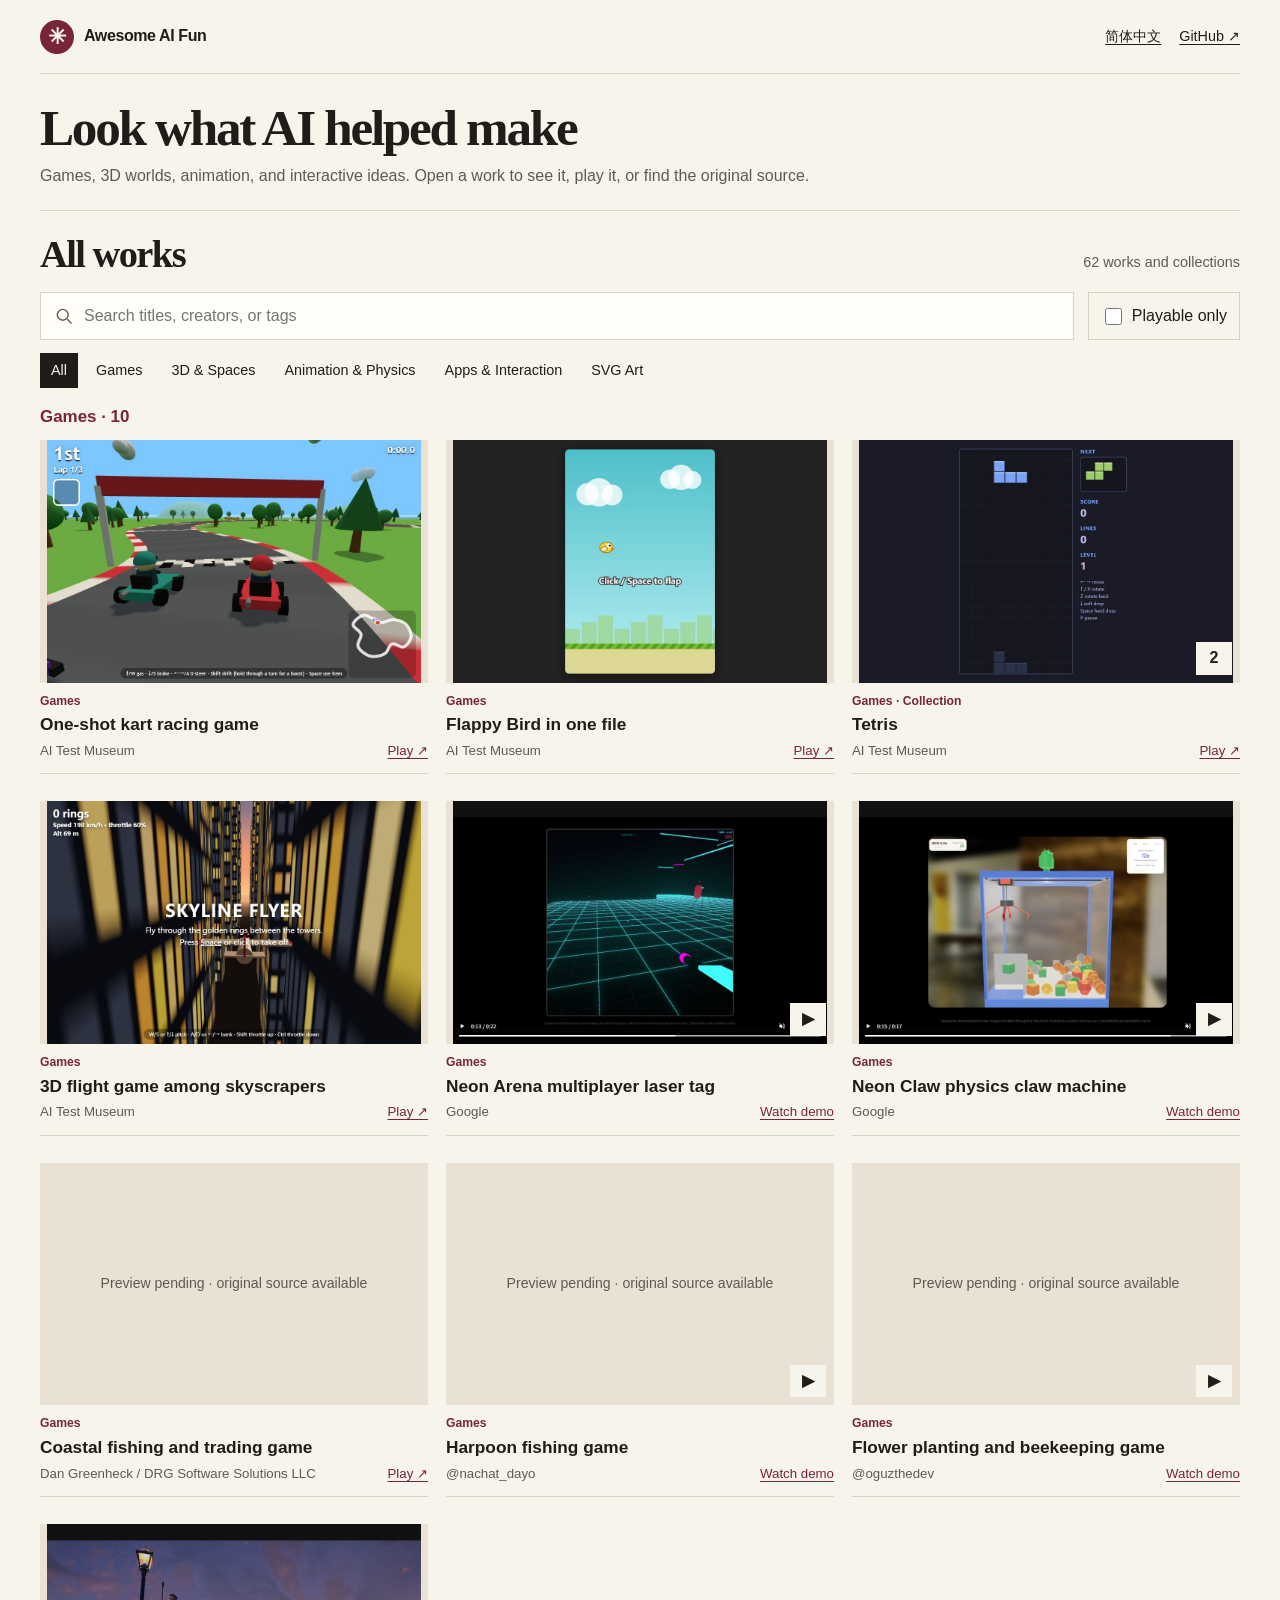
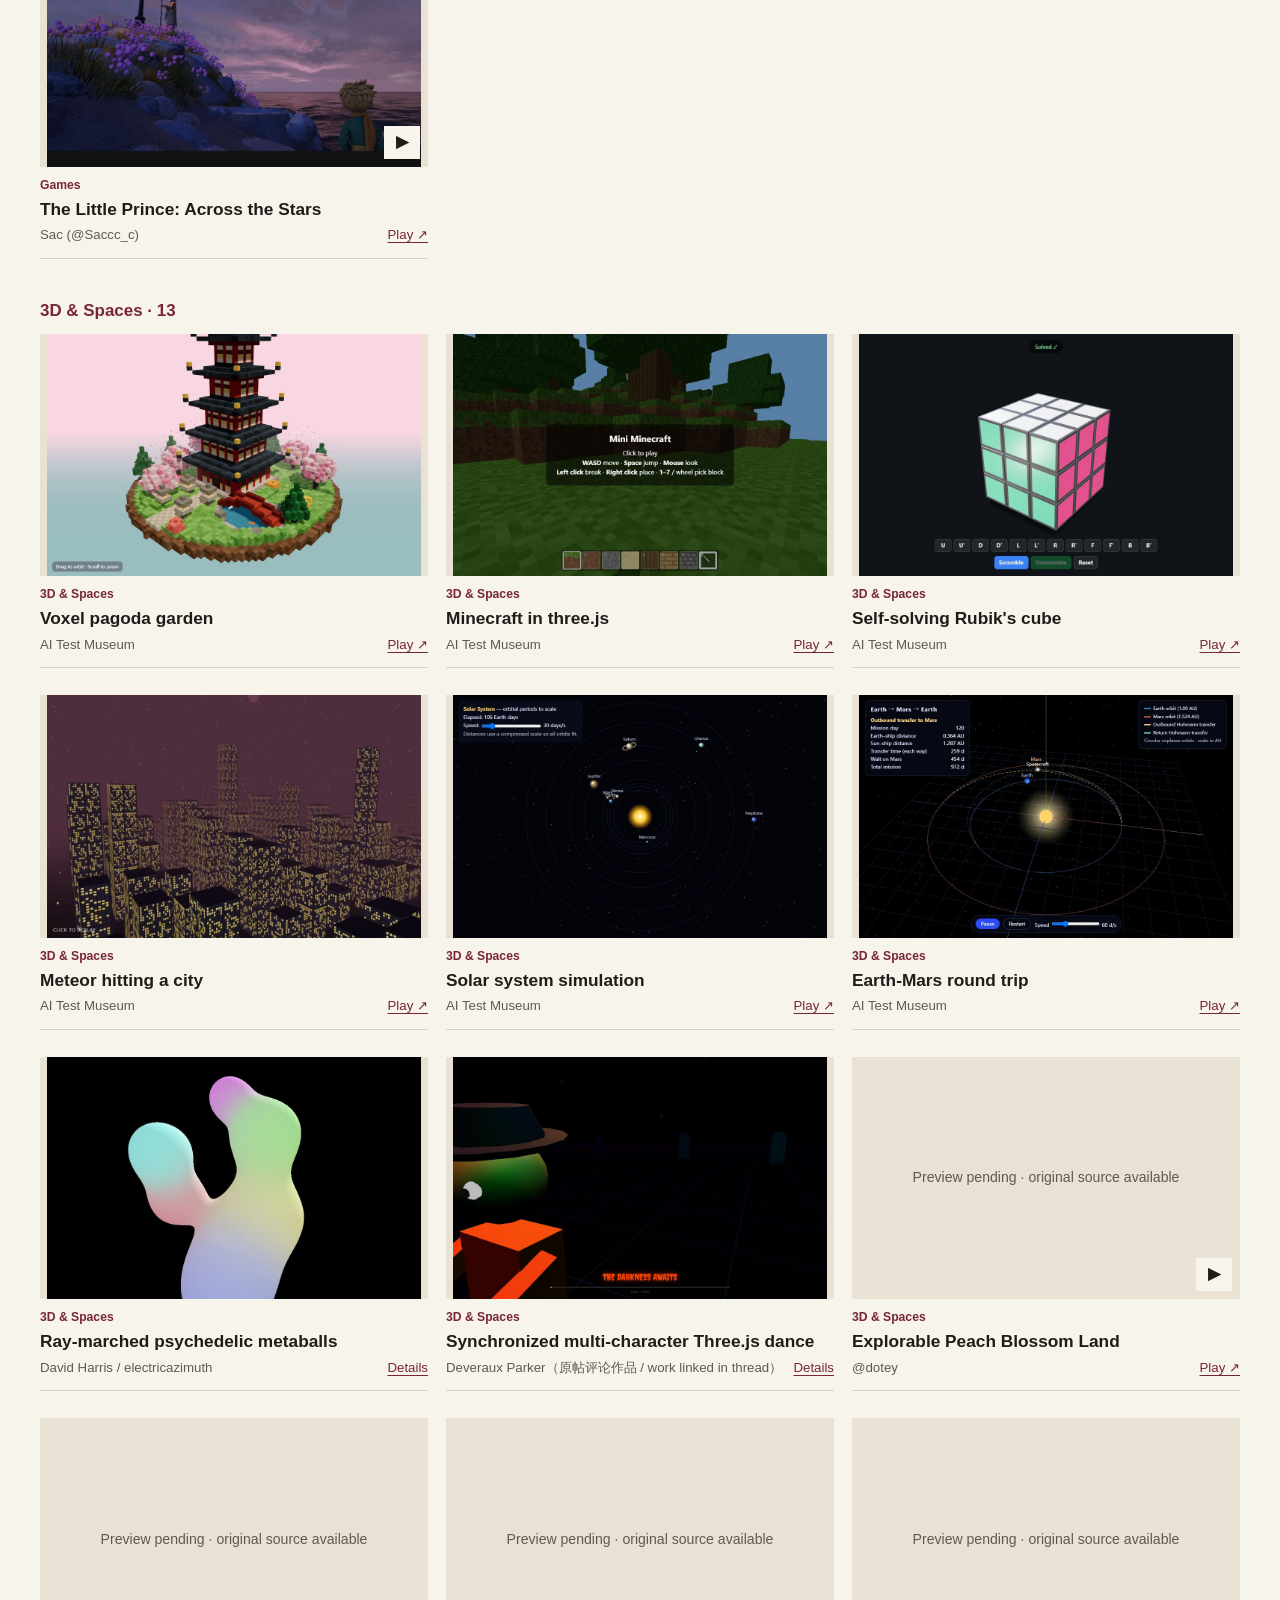
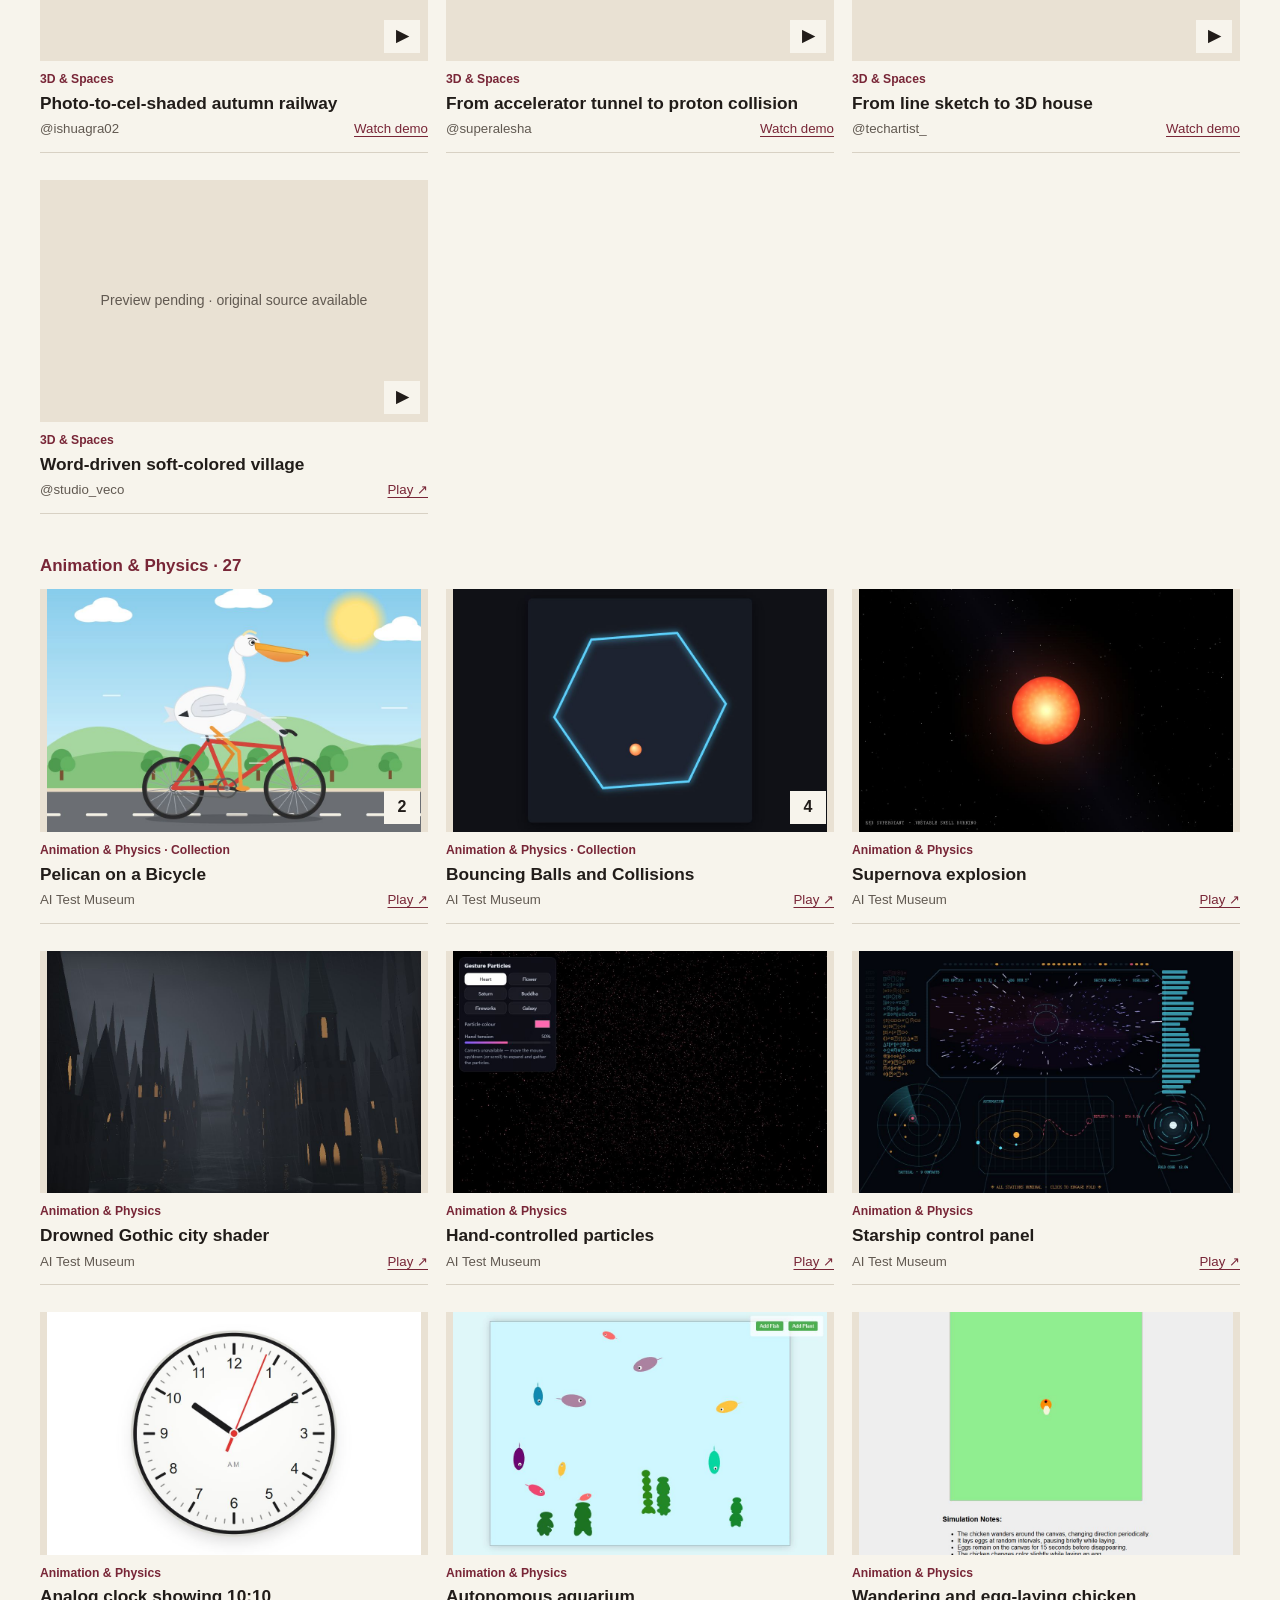
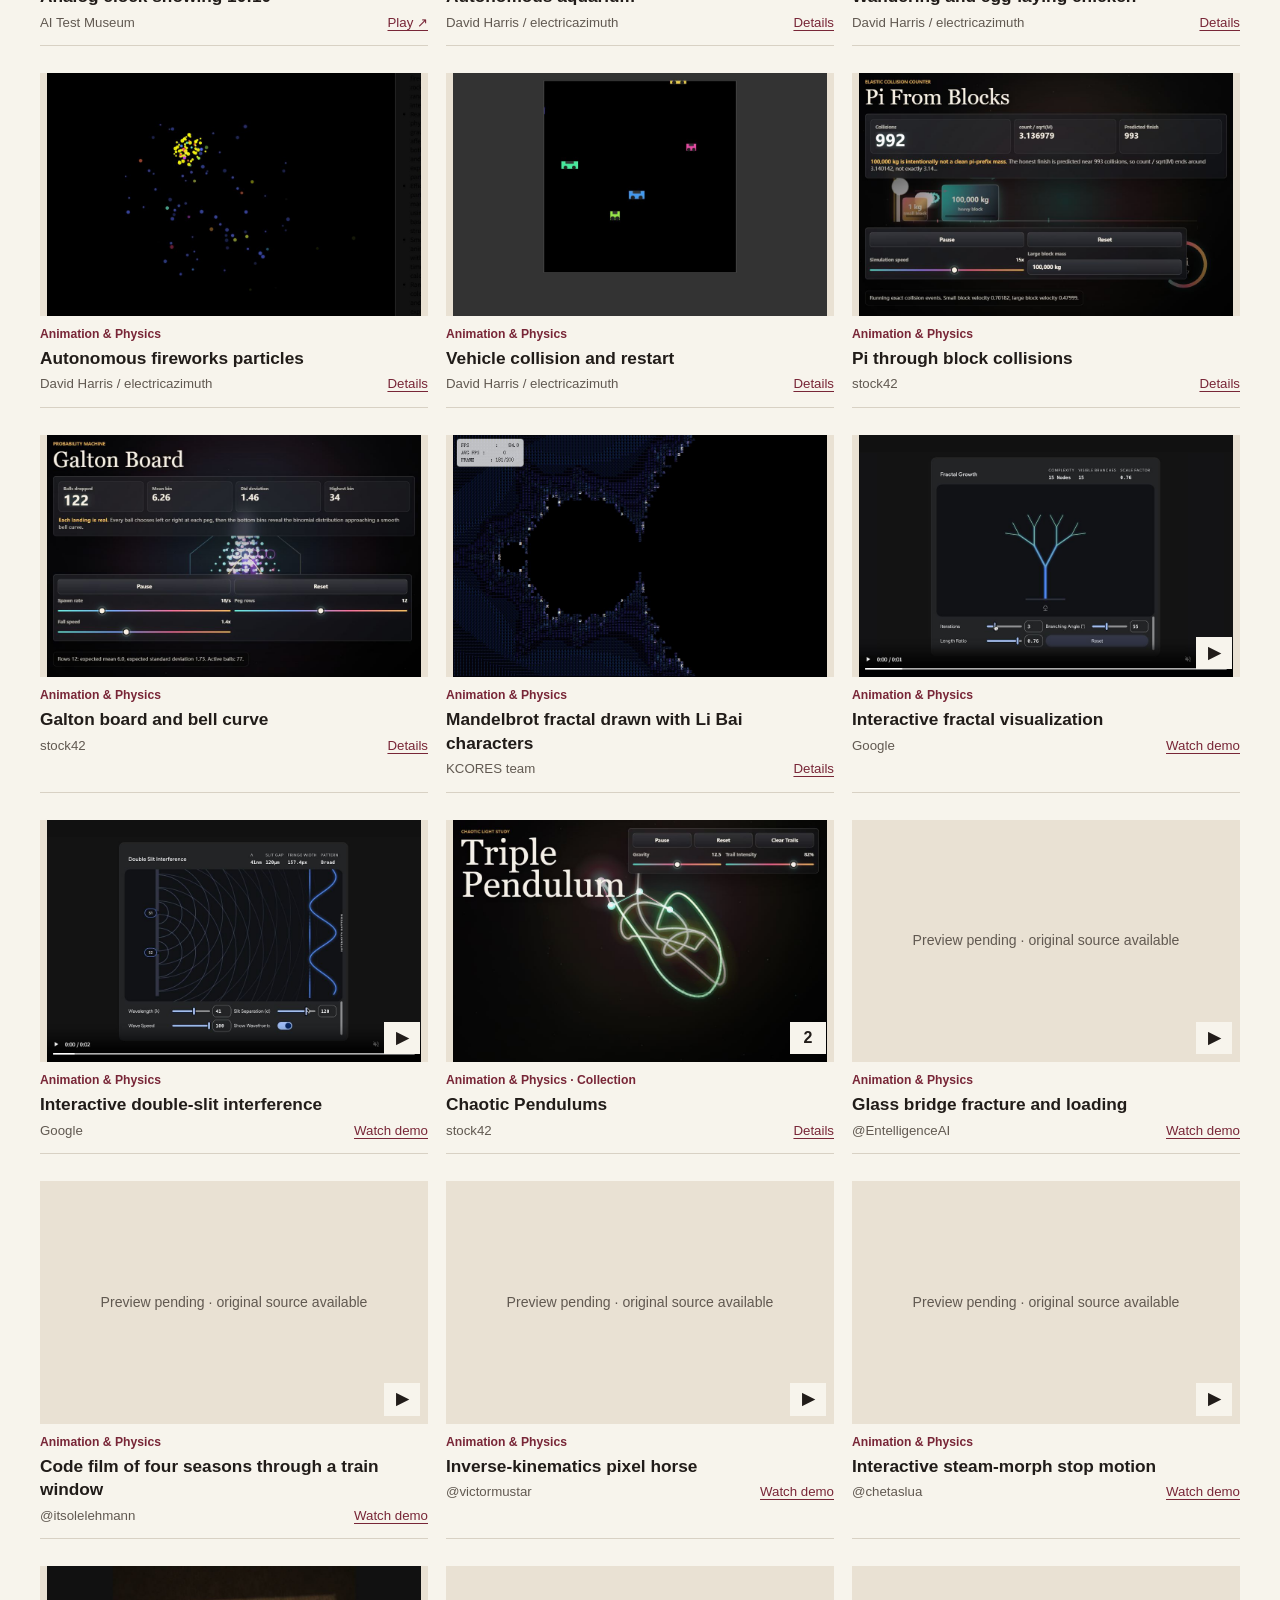
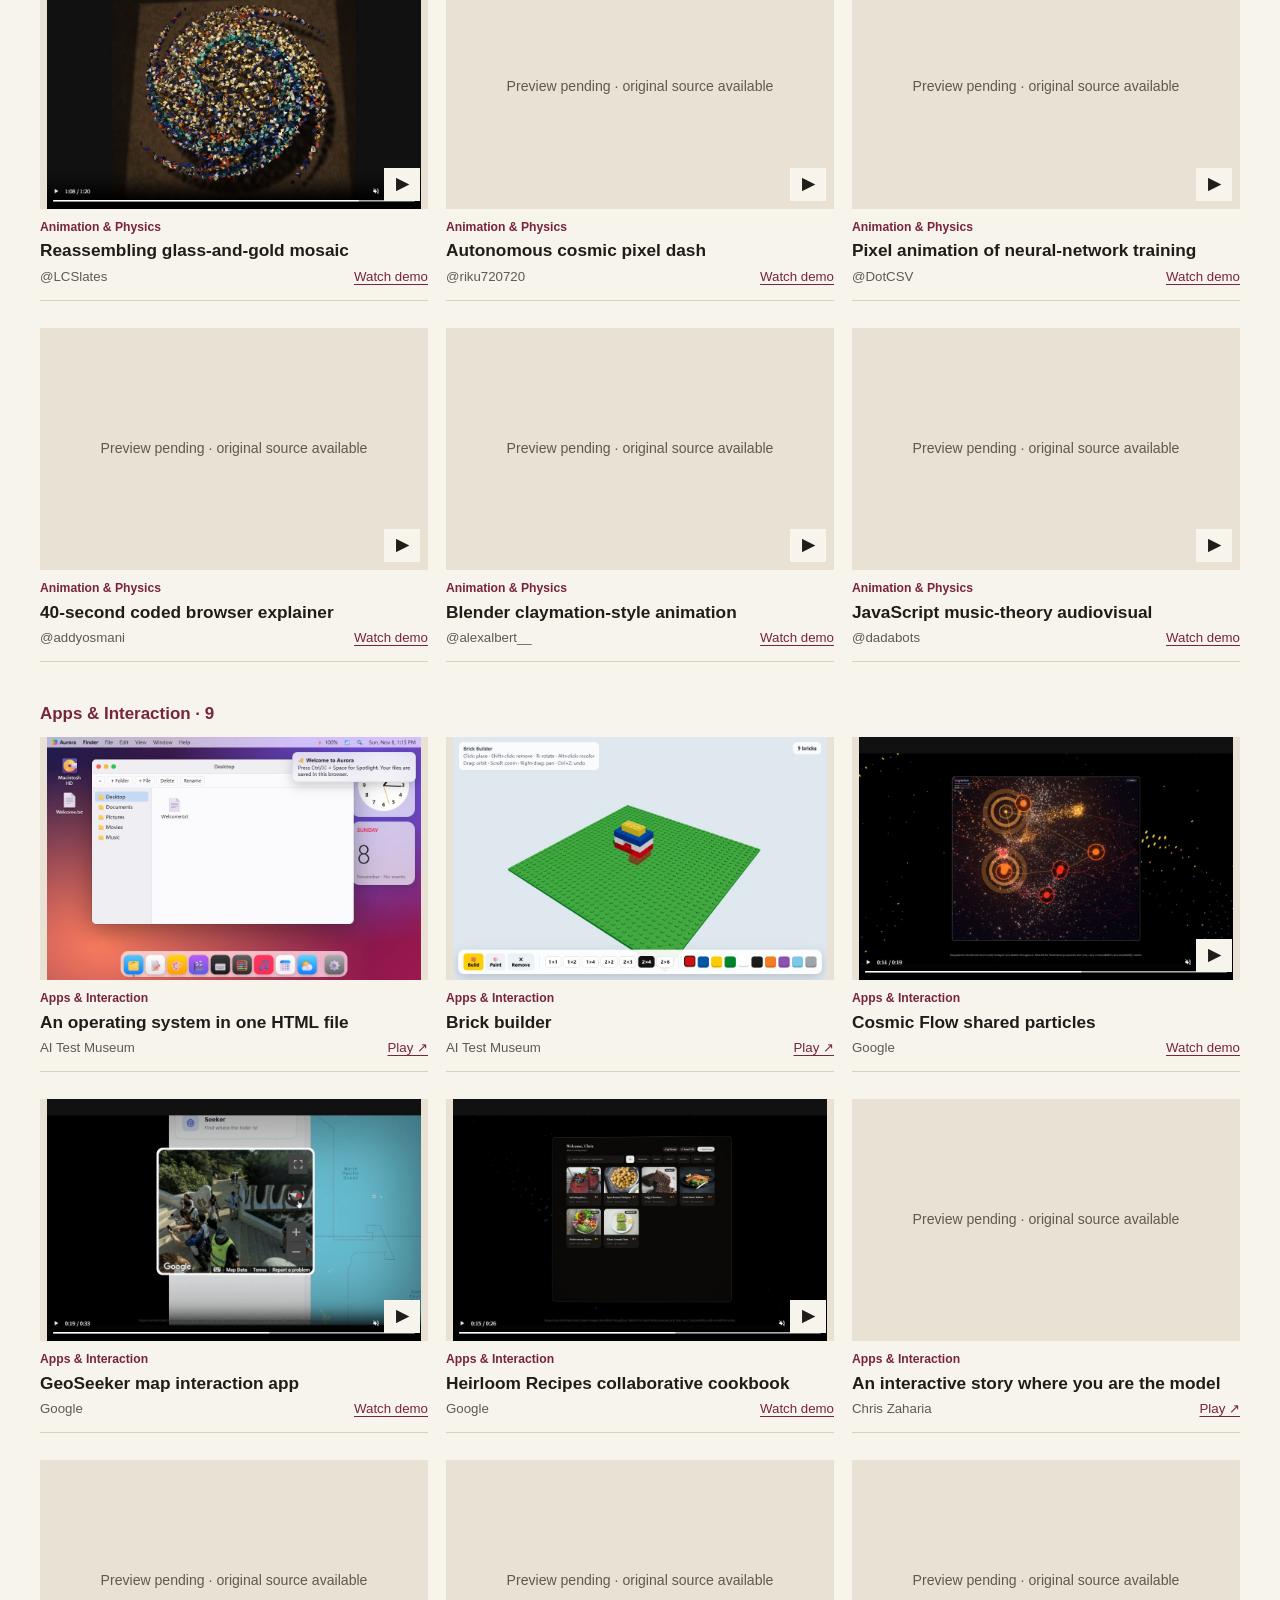
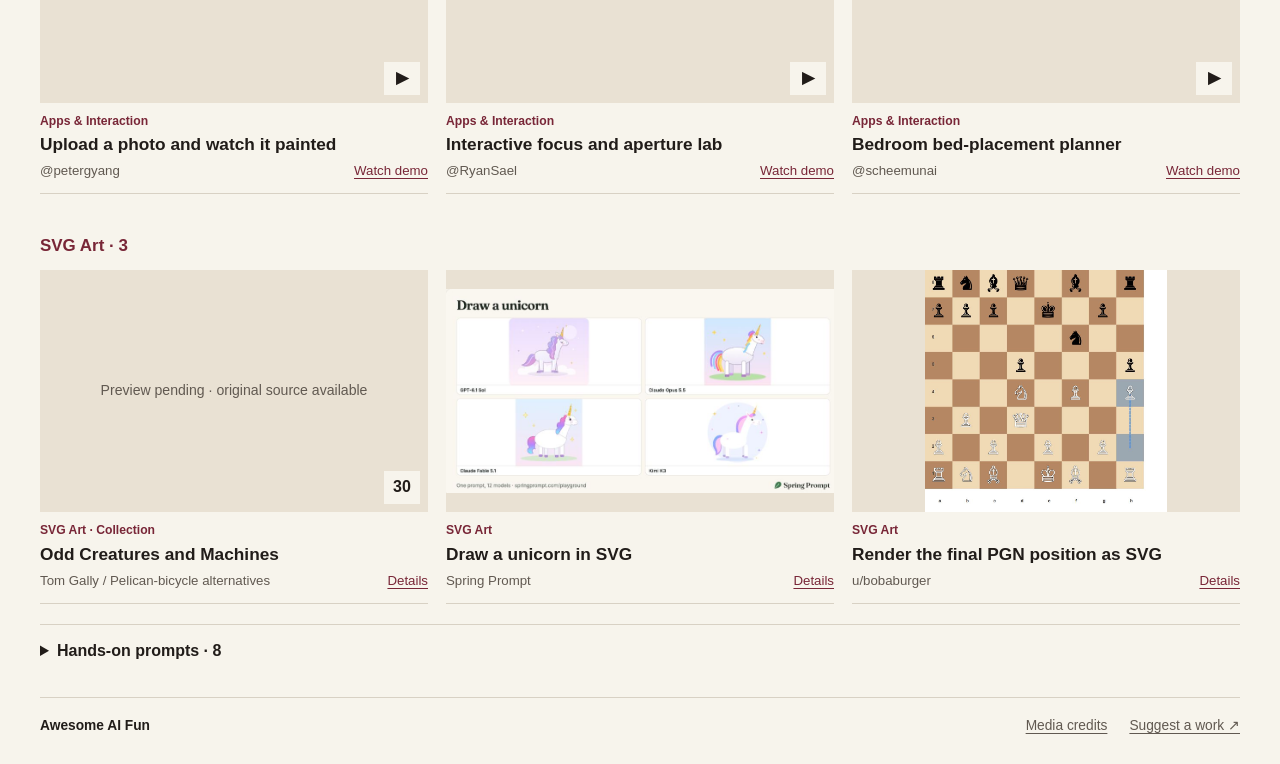
==== site/index.html @ 21c78347 "feat: publish the bilingual Awesome AI Fun gallery" ====
<!doctype html>
<html lang="en">
<head>
  <meta charset="utf-8">
  <meta name="viewport" content="width=device-width, initial-scale=1">
  <meta name="description" content="A gallery of fun things people make with AI: games, 3D worlds, animations, interactive apps, and SVG art.">
  <title>Awesome AI Fun · Gallery</title>
  <link rel="stylesheet" href="styles.css">
  <script src="catalog.js" defer></script>
  <script src="gallery.js" defer></script>
</head>
<body>
  <a class="skip" href="#gallery" data-copy="skip">Skip to the gallery</a>
  <header class="masthead shell">
    <a class="brand" href="./index.html"><span class="mark" aria-hidden="true">✳</span> Awesome AI Fun</a>
    <nav aria-label="Site">
      <button id="language" type="button" lang="zh-CN">简体中文</button>
      <a href="https://github.com/Java4ye/awesome-ai-fun">GitHub ↗</a>
    </nav>
  </header>
  <main class="shell">
    <section class="intro" aria-labelledby="headline">
      <h1 id="headline" data-copy="headline">Look what AI helped make</h1>
      <p class="lede" data-copy="intro">Games, 3D worlds, animation, and interactive ideas. Open a work to see it, play it, or find the original source.</p>
    </section>
    <section id="gallery" aria-labelledby="gallery-title">
      <div class="gallery-heading">
        <h2 id="gallery-title" data-copy="gallery">All works</h2>
        <p id="count" role="status" aria-live="polite"></p>
      </div>
      <div class="toolbar">
        <label class="search">
          <svg width="20" height="20" viewBox="0 0 24 24" fill="none" stroke="currentColor" stroke-width="1.7" aria-hidden="true"><circle cx="10.5" cy="10.5" r="6.5"/><path d="m16 16 5 5"/></svg>
          <span class="sr-only" data-copy="searchLabel">Search works</span>
          <input id="search" type="search" placeholder="Search titles, creators, or tags">
        </label>
        <label class="play-filter"><input id="playable" type="checkbox"> <span data-copy="playable">Playable only</span></label>
      </div>
      <div id="categories" class="categories" role="group" aria-label="Categories"></div>
      <div id="grid" class="grid"></div>
      <noscript><p>Enable JavaScript to browse the gallery, or view the catalog on <a href="https://github.com/Java4ye/awesome-ai-fun">GitHub</a>.</p></noscript>
      <div id="empty" class="empty" hidden>
        <p data-copy="empty">No matching works.</p>
        <button id="reset" type="button" data-copy="reset">Clear filters</button>
      </div>
    </section>
    <details class="prompt-box">
      <summary id="prompt-label">Hands-on prompts</summary>
      <ul id="prompts"></ul>
    </details>
  </main>
  <footer class="shell footer">
    <span>Awesome AI Fun</span>
    <a id="credits" data-copy="credits" href="https://github.com/Java4ye/awesome-ai-fun/blob/main/THIRD_PARTY_MEDIA.en.md">Media credits</a>
    <a data-copy="contribute" href="https://github.com/Java4ye/awesome-ai-fun/issues/new/choose">Suggest a work ↗</a>
  </footer>
  <dialog id="detail" aria-labelledby="detail-title">
    <button id="close" class="close" type="button" aria-label="Close details" autofocus>×</button>
    <div id="detail-body"></div>
  </dialog>
</body>
</html>
---- site/styles.css ----
:root{color-scheme:light;--paper:#f7f4ec;--ink:#211c19;--muted:#615951;--line:#d8d1c4;--accent:#782637;--lime:#e5efad;--serif:Georgia,"Songti SC",SimSun,serif;--sans:"Aptos","PingFang SC","Microsoft YaHei",sans-serif}
*{box-sizing:border-box}
body{margin:0;background:var(--paper);color:var(--ink);font:16px/1.55 var(--sans)}
a{color:inherit;text-underline-offset:.22em}
button,input{font:inherit;color:inherit}
button{cursor:pointer}
:focus-visible{outline:3px solid var(--accent);outline-offset:4px}
[hidden]{display:none!important}
.shell{width:min(100% - 80px,1280px);margin-inline:auto}
.sr-only,.skip:not(:focus){position:absolute;width:1px;height:1px;overflow:hidden;clip-path:inset(50%)}
.skip:focus{position:fixed;z-index:2;background:white;padding:.5rem}
.masthead{display:flex;align-items:center;justify-content:space-between;min-height:74px;gap:16px;border-bottom:1px solid var(--line)}
.brand{display:flex;align-items:center;gap:10px;text-decoration:none;font-weight:800;letter-spacing:-.025em}
.mark{display:grid;place-items:center;width:34px;height:34px;background:var(--accent);color:var(--paper);border-radius:50%;font-size:22px}
.masthead nav{display:flex;align-items:center;gap:18px;font-size:.9rem}
.masthead button,.empty button{background:none;border:0;padding:8px 0;text-decoration:underline;text-underline-offset:.22em}
.intro{padding:25px 0 21px;border-bottom:1px solid var(--line)}
.eyebrow{display:flex;align-items:center;gap:8px;margin:0 0 14px;color:var(--accent);font-weight:750;font-size:.82rem;letter-spacing:.12em;text-transform:uppercase}
h1,h2,p{margin-top:0}
h1{margin-bottom:8px;font:700 clamp(27px,4vw,53px)/1.12 var(--serif);letter-spacing:-.045em}
.lede{color:var(--muted);margin-bottom:0}
#gallery{padding:21px 0 20px;scroll-margin-top:16px}
.gallery-heading{display:flex;align-items:baseline;justify-content:space-between;gap:12px}
h2{font:700 clamp(1.8rem,3vw,2.7rem)/1.16 var(--serif);letter-spacing:-.04em;margin-bottom:15px}
#count{color:var(--muted);font-size:.9rem;margin:0 0 13px;text-align:right}
.toolbar{display:flex;gap:14px;align-items:stretch}
.search{display:flex;gap:10px;align-items:center;border:1px solid var(--line);background:#fffdf8;padding:0 13px;flex:1;min-width:0}
.search svg{flex:none;color:var(--muted)}
.search input{min-width:0;width:100%;border:none;background:transparent;padding:11px 0;outline:none}
.search:focus-within{outline:2px solid var(--accent);outline-offset:2px}
.play-filter{display:flex;align-items:center;gap:7px;padding:0 12px;border:1px solid var(--line);white-space:nowrap;cursor:pointer}
.play-filter input{accent-color:var(--accent);width:17px;height:17px}
.categories{display:flex;flex-wrap:wrap;gap:7px;margin:13px 0 16px}
.categories button{border:1px solid transparent;padding:5px 10px;background:none;font-size:.9rem}
.categories button[aria-pressed=true]{border-color:var(--ink);background:var(--ink);color:var(--paper)}
.categories button:hover:not([aria-pressed=true]){border-color:var(--line)}
.grid{display:grid;grid-template-columns:repeat(3,minmax(0,1fr));gap:27px 18px}
.grid-heading{grid-column:1/-1;font-size:1.06rem;margin:0 0 -17px;color:var(--accent)}
.grid-heading:not(:first-child){margin-top:12px}
.card{min-width:0;border-bottom:1px solid var(--line);padding-bottom:12px}
.cover{position:relative;width:100%;display:grid;place-items:center;padding:0;aspect-ratio:16/10;overflow:hidden;border:0;background:#e9e1d3;color:var(--muted)}
.cover img{position:absolute;inset:0;width:100%;height:100%;object-fit:contain}
.cover[data-failed] img{visibility:hidden}
.cover-fallback{grid-area:1/1;padding:15px;font-size:.88rem}
.cover:not([data-failed]):has(img) .cover-fallback{visibility:hidden}
.cover-icon{position:absolute;right:8px;bottom:8px;background:var(--paper);color:var(--ink);min-width:36px;padding:4px 8px;font-weight:700}
.card-meta{display:flex;gap:7px;align-items:center;color:var(--accent);font-size:.76rem;margin:9px 0 3px;font-weight:700}
.card h3{font-size:1.08rem;margin:0 0 4px;line-height:1.36}
.card h3 button{font:inherit;font-weight:inherit;text-align:left;background:none;border:0;padding:0}
.card h3 button:hover{text-decoration:underline}
.card-bottom{display:flex;justify-content:space-between;align-items:baseline;gap:8px;font-size:.83rem;color:var(--muted)}
.card-bottom a,.card-bottom button{color:var(--accent);flex:none}
.card-bottom button{padding:0;border:0;background:none;text-decoration:underline;text-underline-offset:.22em}
.empty{padding:28px;text-align:center;border:1px dashed var(--line)}
.prompt-box{border-top:1px solid var(--line);padding:14px 0;margin-bottom:19px}
.prompt-box summary{cursor:pointer;font-weight:700}
.footer{display:flex;flex-wrap:wrap;gap:10px 22px;padding:17px 0 28px;border-top:1px solid var(--line);color:var(--muted);font-size:.86rem}
.footer span{margin-right:auto;font-weight:700;color:var(--ink)}
dialog{width:min(730px,100% - 24px);max-height:90vh;border:1px solid var(--line);padding:0;background:var(--paper);color:var(--ink)}
dialog::backdrop{background:#231b19b5}
.close{position:absolute;right:10px;top:10px;z-index:1;border:1px solid var(--line);background:var(--paper);width:39px;height:39px;font-size:24px;line-height:1}
.detail-media img,.detail-media video{display:block;width:100%;max-height:53vh;object-fit:contain;background:#252122}
.detail-content{padding:22px clamp(18px,4vw,32px) 26px}
.detail-content h2{padding-right:24px}
.detail-content p{margin-bottom:12px}
.detail-links{display:flex;flex-wrap:wrap;gap:8px 15px;margin:12px 0;color:var(--accent)}
.detail-content summary{cursor:pointer}
.variants{padding:0;list-style:none}
.variants li{display:flex;gap:12px;padding:9px 0;border-top:1px solid var(--line);align-items:center}
.variants img{width:84px;height:57px;object-fit:contain;background:#e9e1d3;flex:none}
.variants p{margin:0;font-size:.85rem}
@media(max-width:930px){.shell{width:min(100% - 48px,1280px)}.grid{grid-template-columns:repeat(2,minmax(0,1fr))}}
@media(max-width:620px){.shell{width:calc(100% - 32px)}.masthead{min-height:62px}.masthead nav{gap:11px}.intro{padding:20px 0 16px}.grid{grid-template-columns:minmax(0,1fr)}.toolbar{flex-wrap:wrap}.search{flex-basis:100%}.play-filter{padding:5px 9px}.categories{gap:2px}.categories button{padding:4px 7px}}
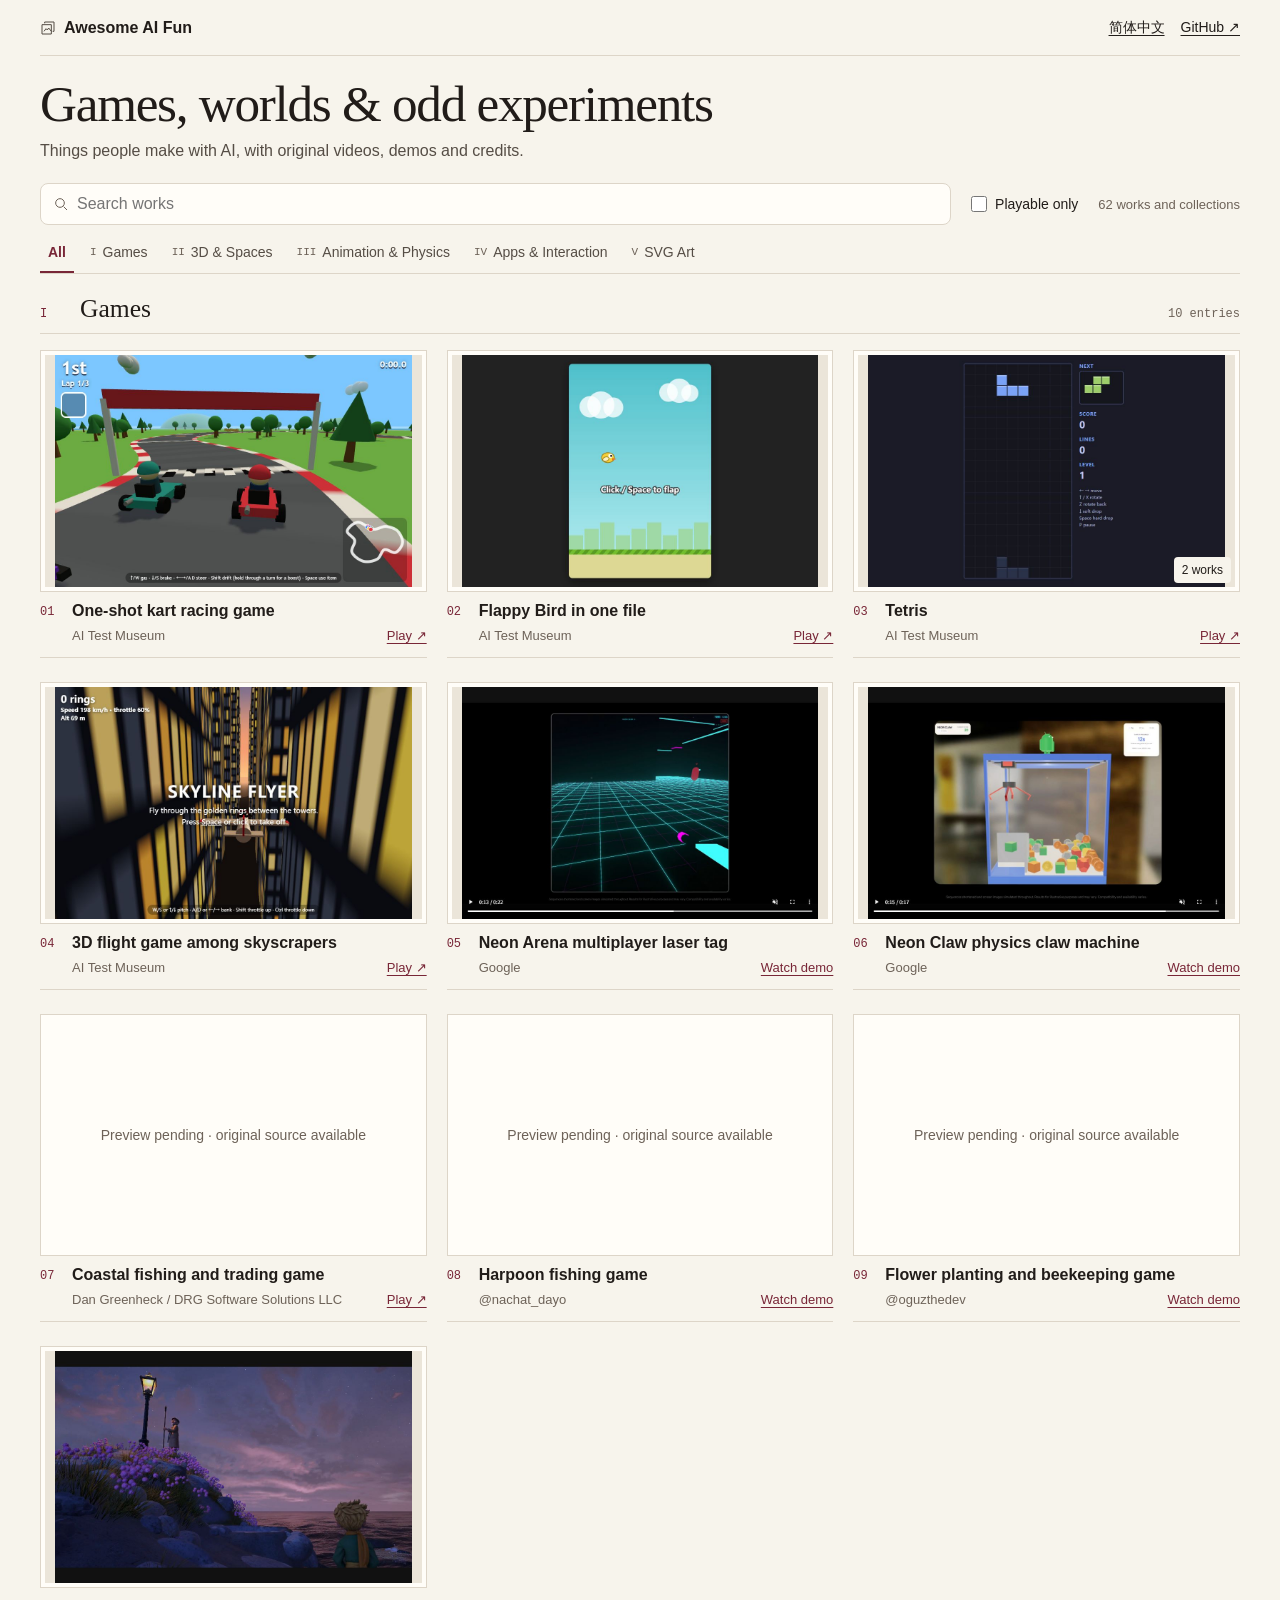
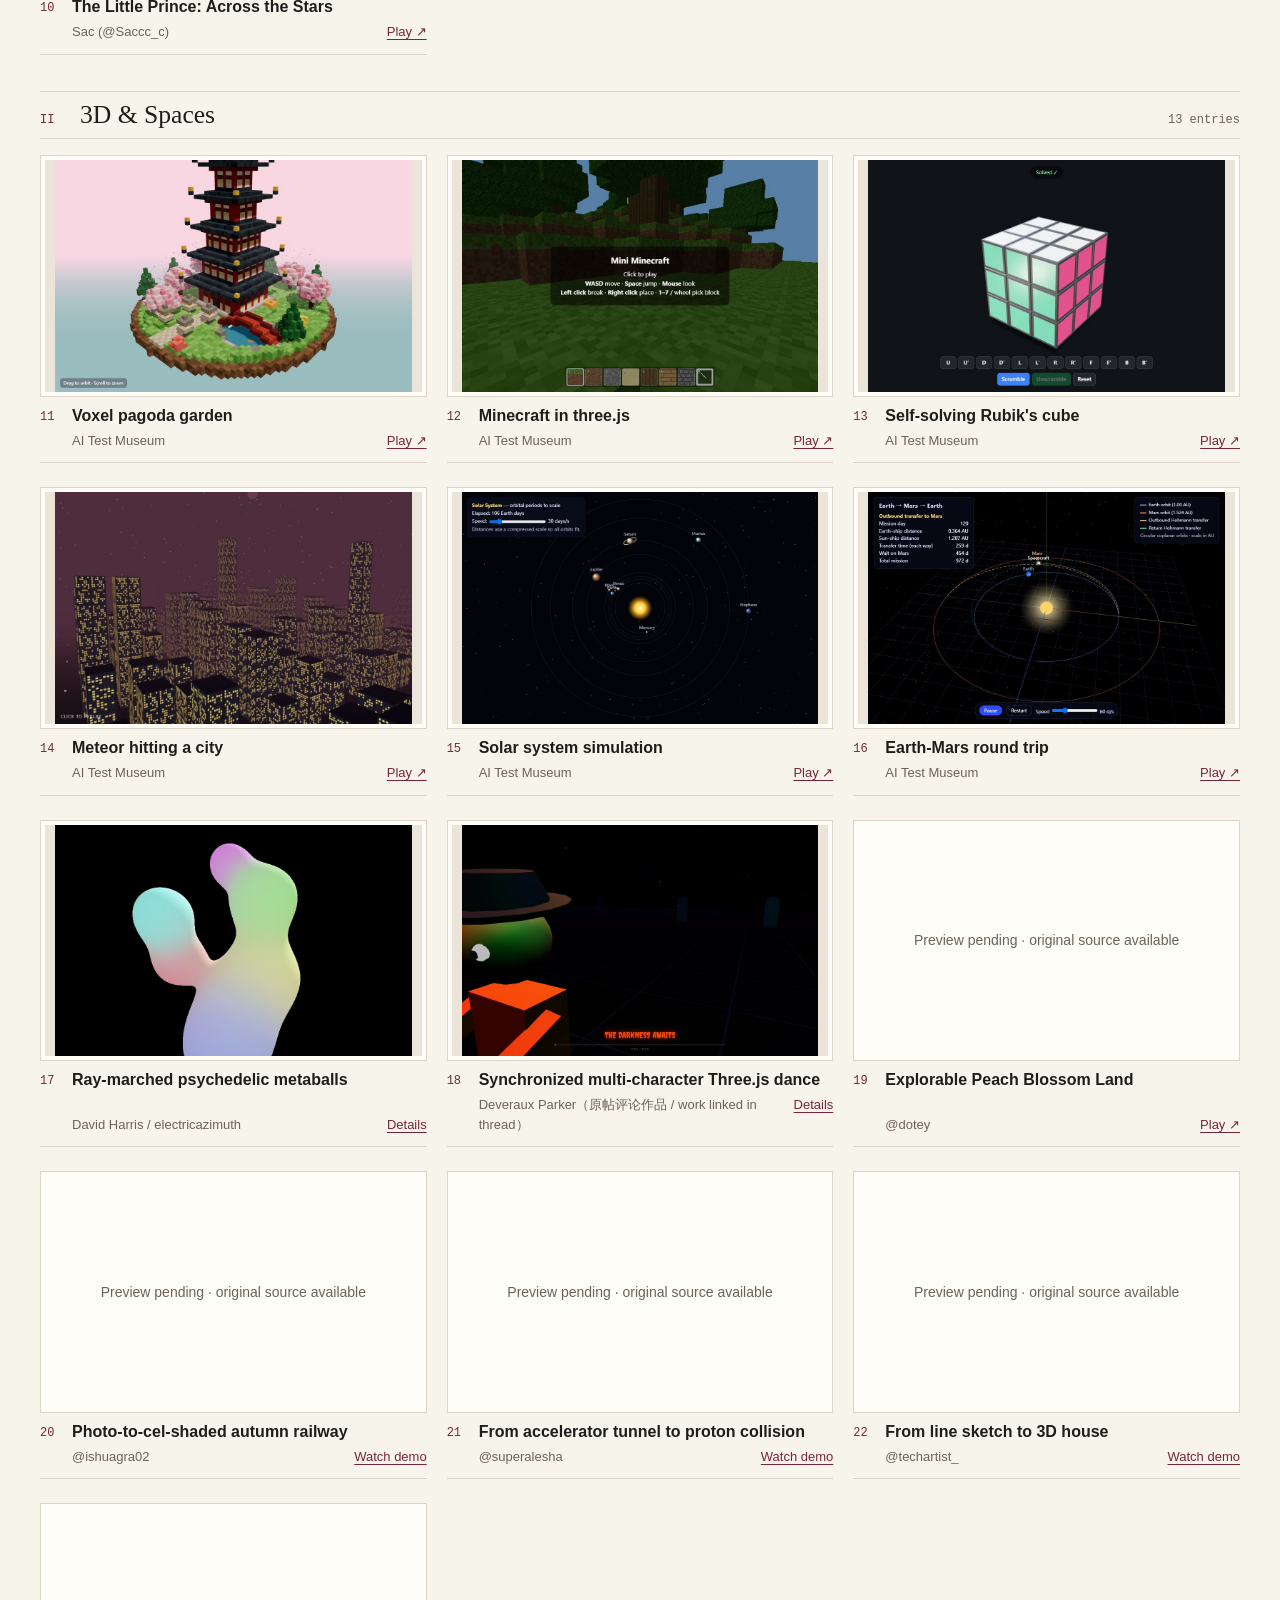
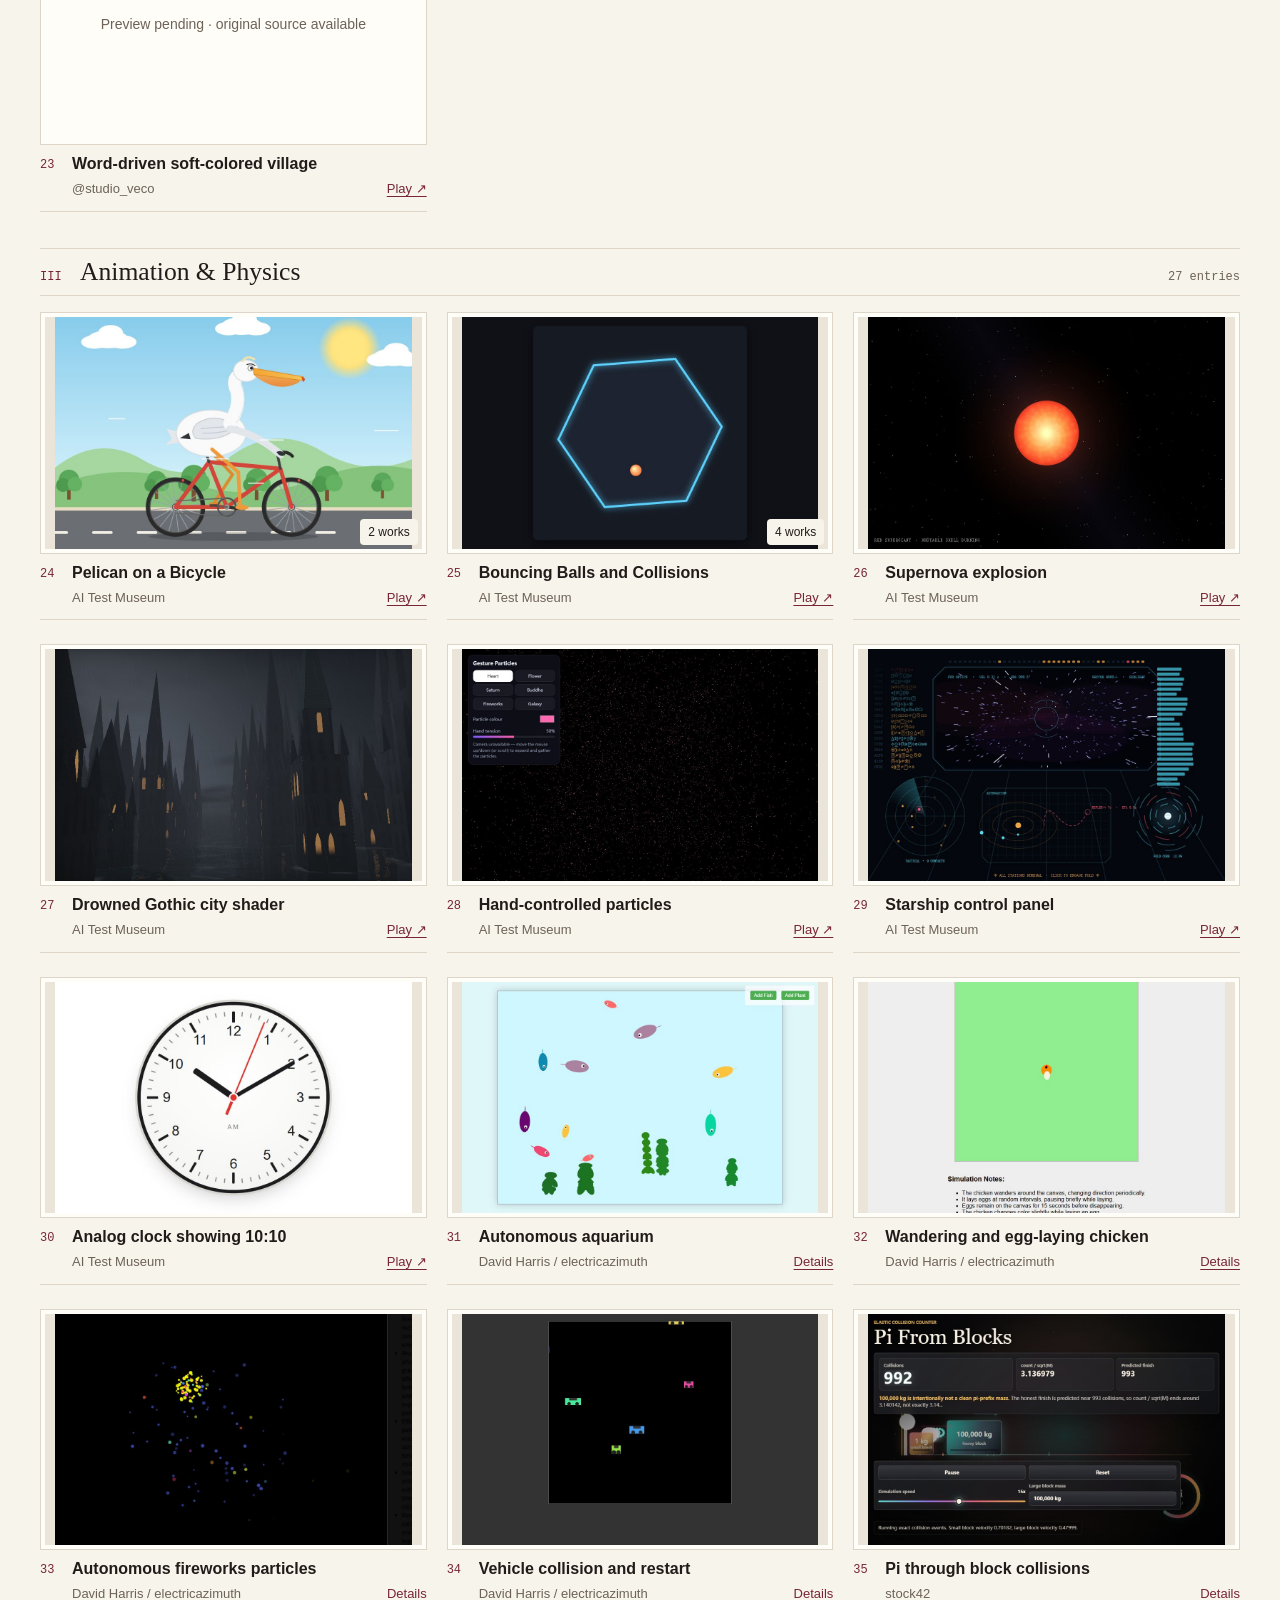
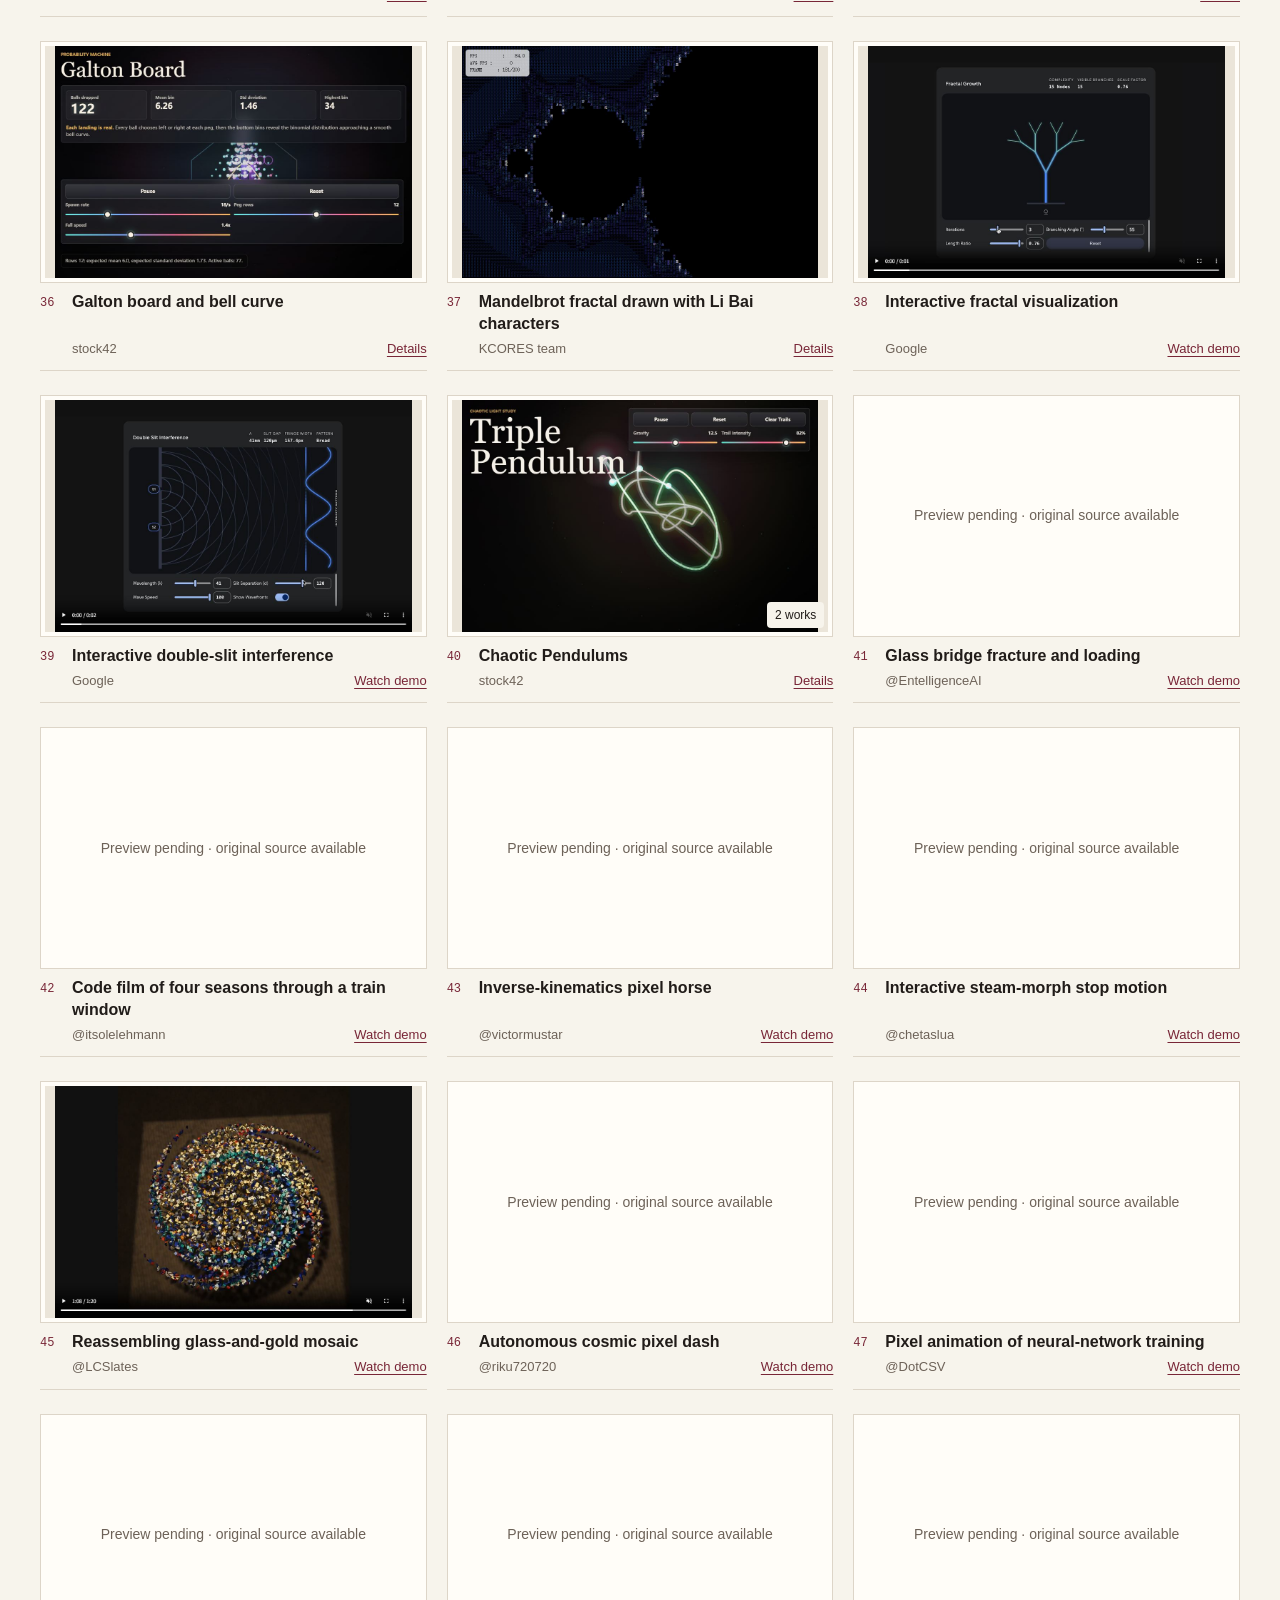
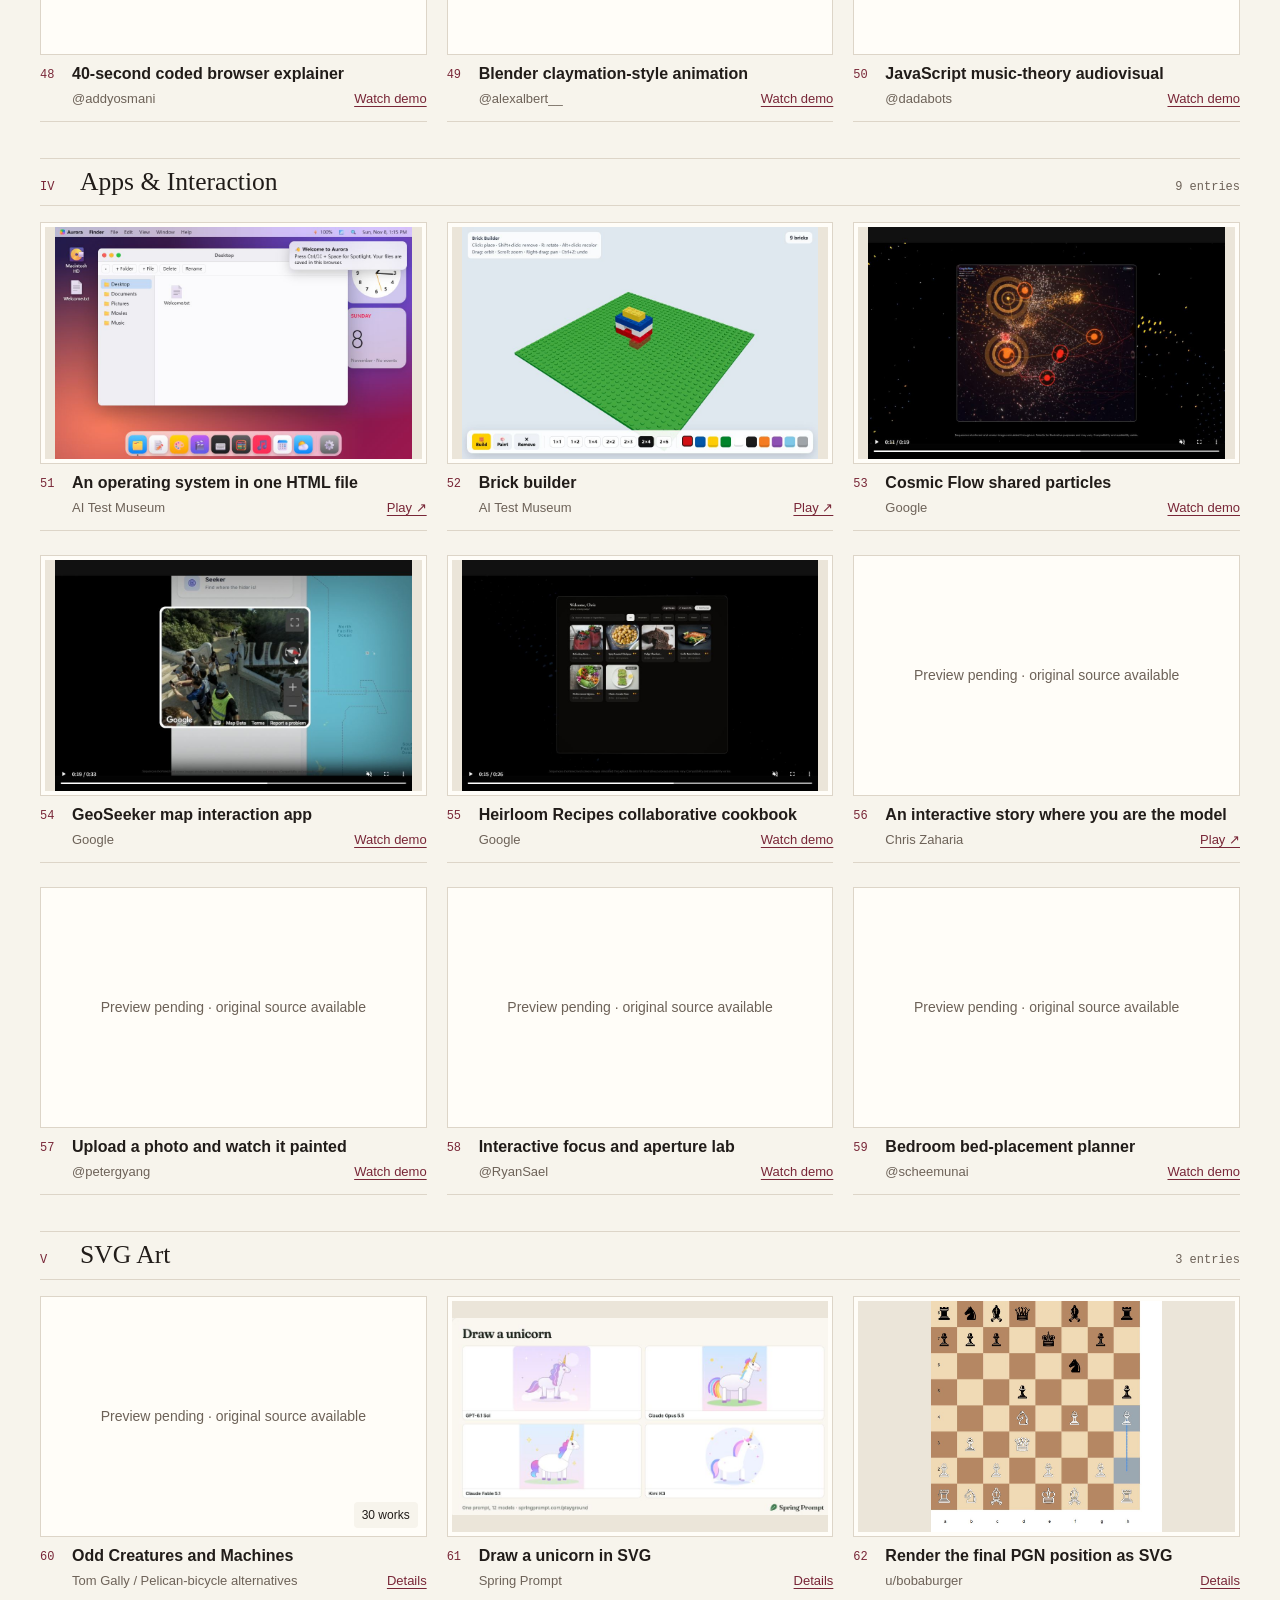
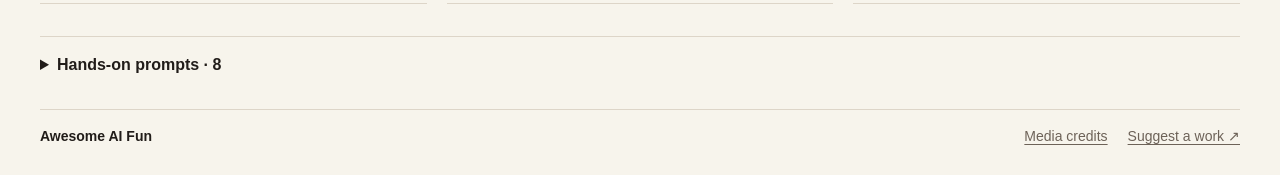
==== commit ffc5406a: "style: refine the gallery as a warm exhibition catalog" ====
--- a/site/index.html
+++ b/site/index.html
@@ -12,7 +12,7 @@
 <body>
   <a class="skip" href="#gallery" data-copy="skip">Skip to the gallery</a>
   <header class="masthead shell">
-    <a class="brand" href="./index.html"><span class="mark" aria-hidden="true">✳</span> Awesome AI Fun</a>
+    <a class="brand" href="./index.html"><svg class="mark" viewBox="0 0 24 24" fill="none" stroke="currentColor" stroke-width="1.5" aria-hidden="true"><path d="M7 5V3h14v14h-2M3 7h14v14H3zM6 17l3-4 2 2 2-3 4 5"/></svg> Awesome AI Fun</a>
     <nav aria-label="Site">
       <button id="language" type="button" lang="zh-CN">简体中文</button>
       <a href="https://github.com/Java4ye/awesome-ai-fun">GitHub ↗</a>
@@ -20,23 +20,23 @@
   </header>
   <main class="shell">
     <section class="intro" aria-labelledby="headline">
-      <h1 id="headline" data-copy="headline">Look what AI helped make</h1>
-      <p class="lede" data-copy="intro">Games, 3D worlds, animation, and interactive ideas. Open a work to see it, play it, or find the original source.</p>
+      <h1 id="headline" data-copy="headline">Games, worlds &amp; odd experiments</h1>
+      <p class="lede" data-copy="intro">Things people make with AI, with original videos, demos and credits.</p>
     </section>
     <section id="gallery" aria-labelledby="gallery-title">
-      <div class="gallery-heading">
-        <h2 id="gallery-title" data-copy="gallery">All works</h2>
-        <p id="count" role="status" aria-live="polite"></p>
+      <h2 id="gallery-title" class="sr-only" data-copy="gallery">All works</h2>
+      <div class="catalog-controls">
+        <div class="toolbar">
+          <label class="search">
+            <svg width="16" height="16" viewBox="0 0 24 24" fill="none" stroke="currentColor" stroke-width="1.5" aria-hidden="true"><circle cx="10.5" cy="10.5" r="6.5"/><path d="m16 16 5 5"/></svg>
+            <span class="sr-only" data-copy="searchLabel">Search works</span>
+            <input id="search" type="search" placeholder="Search works">
+          </label>
+          <label class="play-filter"><input id="playable" type="checkbox"> <span data-copy="playable">Playable only</span></label>
+          <p id="count" role="status" aria-live="polite"></p>
+        </div>
+        <div id="categories" class="categories" role="group" aria-label="Categories"></div>
       </div>
-      <div class="toolbar">
-        <label class="search">
-          <svg width="20" height="20" viewBox="0 0 24 24" fill="none" stroke="currentColor" stroke-width="1.7" aria-hidden="true"><circle cx="10.5" cy="10.5" r="6.5"/><path d="m16 16 5 5"/></svg>
-          <span class="sr-only" data-copy="searchLabel">Search works</span>
-          <input id="search" type="search" placeholder="Search titles, creators, or tags">
-        </label>
-        <label class="play-filter"><input id="playable" type="checkbox"> <span data-copy="playable">Playable only</span></label>
-      </div>
-      <div id="categories" class="categories" role="group" aria-label="Categories"></div>
       <div id="grid" class="grid"></div>
       <noscript><p>Enable JavaScript to browse the gallery, or view the catalog on <a href="https://github.com/Java4ye/awesome-ai-fun">GitHub</a>.</p></noscript>
       <div id="empty" class="empty" hidden>
@@ -51,8 +51,8 @@
   </main>
   <footer class="shell footer">
     <span>Awesome AI Fun</span>
-    <a id="credits" data-copy="credits" href="https://github.com/Java4ye/awesome-ai-fun/blob/main/THIRD_PARTY_MEDIA.en.md">Media credits</a>
-    <a data-copy="contribute" href="https://github.com/Java4ye/awesome-ai-fun/issues/new/choose">Suggest a work ↗</a>
+    <a id="credits" data-copy="credits" href="https://github.com/Java4ye/awesome-ai-fun/blob/main/docs/en/THIRD_PARTY_MEDIA.md">Media credits</a>
+    <a id="suggest" data-copy="contribute" href="https://github.com/Java4ye/awesome-ai-fun/issues/new?template=new-case-en.md">Suggest a work ↗</a>
   </footer>
   <dialog id="detail" aria-labelledby="detail-title">
     <button id="close" class="close" type="button" aria-label="Close details" autofocus>×</button>
--- a/site/styles.css
+++ b/site/styles.css
@@ -1,73 +1,110 @@
-:root{color-scheme:light;--paper:#f7f4ec;--ink:#211c19;--muted:#615951;--line:#d8d1c4;--accent:#782637;--lime:#e5efad;--serif:Georgia,"Songti SC",SimSun,serif;--sans:"Aptos","PingFang SC","Microsoft YaHei",sans-serif}
-*{box-sizing:border-box}
-body{margin:0;background:var(--paper);color:var(--ink);font:16px/1.55 var(--sans)}
-a{color:inherit;text-underline-offset:.22em}
-button,input{font:inherit;color:inherit}
-button{cursor:pointer}
-:focus-visible{outline:3px solid var(--accent);outline-offset:4px}
-[hidden]{display:none!important}
-.shell{width:min(100% - 80px,1280px);margin-inline:auto}
-.sr-only,.skip:not(:focus){position:absolute;width:1px;height:1px;overflow:hidden;clip-path:inset(50%)}
-.skip:focus{position:fixed;z-index:2;background:white;padding:.5rem}
-.masthead{display:flex;align-items:center;justify-content:space-between;min-height:74px;gap:16px;border-bottom:1px solid var(--line)}
-.brand{display:flex;align-items:center;gap:10px;text-decoration:none;font-weight:800;letter-spacing:-.025em}
-.mark{display:grid;place-items:center;width:34px;height:34px;background:var(--accent);color:var(--paper);border-radius:50%;font-size:22px}
-.masthead nav{display:flex;align-items:center;gap:18px;font-size:.9rem}
-.masthead button,.empty button{background:none;border:0;padding:8px 0;text-decoration:underline;text-underline-offset:.22em}
-.intro{padding:25px 0 21px;border-bottom:1px solid var(--line)}
-.eyebrow{display:flex;align-items:center;gap:8px;margin:0 0 14px;color:var(--accent);font-weight:750;font-size:.82rem;letter-spacing:.12em;text-transform:uppercase}
-h1,h2,p{margin-top:0}
-h1{margin-bottom:8px;font:700 clamp(27px,4vw,53px)/1.12 var(--serif);letter-spacing:-.045em}
-.lede{color:var(--muted);margin-bottom:0}
-#gallery{padding:21px 0 20px;scroll-margin-top:16px}
-.gallery-heading{display:flex;align-items:baseline;justify-content:space-between;gap:12px}
-h2{font:700 clamp(1.8rem,3vw,2.7rem)/1.16 var(--serif);letter-spacing:-.04em;margin-bottom:15px}
-#count{color:var(--muted);font-size:.9rem;margin:0 0 13px;text-align:right}
-.toolbar{display:flex;gap:14px;align-items:stretch}
-.search{display:flex;gap:10px;align-items:center;border:1px solid var(--line);background:#fffdf8;padding:0 13px;flex:1;min-width:0}
-.search svg{flex:none;color:var(--muted)}
-.search input{min-width:0;width:100%;border:none;background:transparent;padding:11px 0;outline:none}
-.search:focus-within{outline:2px solid var(--accent);outline-offset:2px}
-.play-filter{display:flex;align-items:center;gap:7px;padding:0 12px;border:1px solid var(--line);white-space:nowrap;cursor:pointer}
-.play-filter input{accent-color:var(--accent);width:17px;height:17px}
-.categories{display:flex;flex-wrap:wrap;gap:7px;margin:13px 0 16px}
-.categories button{border:1px solid transparent;padding:5px 10px;background:none;font-size:.9rem}
-.categories button[aria-pressed=true]{border-color:var(--ink);background:var(--ink);color:var(--paper)}
-.categories button:hover:not([aria-pressed=true]){border-color:var(--line)}
-.grid{display:grid;grid-template-columns:repeat(3,minmax(0,1fr));gap:27px 18px}
-.grid-heading{grid-column:1/-1;font-size:1.06rem;margin:0 0 -17px;color:var(--accent)}
-.grid-heading:not(:first-child){margin-top:12px}
-.card{min-width:0;border-bottom:1px solid var(--line);padding-bottom:12px}
-.cover{position:relative;width:100%;display:grid;place-items:center;padding:0;aspect-ratio:16/10;overflow:hidden;border:0;background:#e9e1d3;color:var(--muted)}
-.cover img{position:absolute;inset:0;width:100%;height:100%;object-fit:contain}
-.cover[data-failed] img{visibility:hidden}
-.cover-fallback{grid-area:1/1;padding:15px;font-size:.88rem}
-.cover:not([data-failed]):has(img) .cover-fallback{visibility:hidden}
-.cover-icon{position:absolute;right:8px;bottom:8px;background:var(--paper);color:var(--ink);min-width:36px;padding:4px 8px;font-weight:700}
-.card-meta{display:flex;gap:7px;align-items:center;color:var(--accent);font-size:.76rem;margin:9px 0 3px;font-weight:700}
-.card h3{font-size:1.08rem;margin:0 0 4px;line-height:1.36}
-.card h3 button{font:inherit;font-weight:inherit;text-align:left;background:none;border:0;padding:0}
-.card h3 button:hover{text-decoration:underline}
-.card-bottom{display:flex;justify-content:space-between;align-items:baseline;gap:8px;font-size:.83rem;color:var(--muted)}
-.card-bottom a,.card-bottom button{color:var(--accent);flex:none}
-.card-bottom button{padding:0;border:0;background:none;text-decoration:underline;text-underline-offset:.22em}
-.empty{padding:28px;text-align:center;border:1px dashed var(--line)}
-.prompt-box{border-top:1px solid var(--line);padding:14px 0;margin-bottom:19px}
-.prompt-box summary{cursor:pointer;font-weight:700}
-.footer{display:flex;flex-wrap:wrap;gap:10px 22px;padding:17px 0 28px;border-top:1px solid var(--line);color:var(--muted);font-size:.86rem}
-.footer span{margin-right:auto;font-weight:700;color:var(--ink)}
-dialog{width:min(730px,100% - 24px);max-height:90vh;border:1px solid var(--line);padding:0;background:var(--paper);color:var(--ink)}
-dialog::backdrop{background:#231b19b5}
-.close{position:absolute;right:10px;top:10px;z-index:1;border:1px solid var(--line);background:var(--paper);width:39px;height:39px;font-size:24px;line-height:1}
-.detail-media img,.detail-media video{display:block;width:100%;max-height:53vh;object-fit:contain;background:#252122}
-.detail-content{padding:22px clamp(18px,4vw,32px) 26px}
-.detail-content h2{padding-right:24px}
-.detail-content p{margin-bottom:12px}
-.detail-links{display:flex;flex-wrap:wrap;gap:8px 15px;margin:12px 0;color:var(--accent)}
-.detail-content summary{cursor:pointer}
-.variants{padding:0;list-style:none}
-.variants li{display:flex;gap:12px;padding:9px 0;border-top:1px solid var(--line);align-items:center}
-.variants img{width:84px;height:57px;object-fit:contain;background:#e9e1d3;flex:none}
-.variants p{margin:0;font-size:.85rem}
-@media(max-width:930px){.shell{width:min(100% - 48px,1280px)}.grid{grid-template-columns:repeat(2,minmax(0,1fr))}}
-@media(max-width:620px){.shell{width:calc(100% - 32px)}.masthead{min-height:62px}.masthead nav{gap:11px}.intro{padding:20px 0 16px}.grid{grid-template-columns:minmax(0,1fr)}.toolbar{flex-wrap:wrap}.search{flex-basis:100%}.play-filter{padding:5px 9px}.categories{gap:2px}.categories button{padding:4px 7px}}
+:root {
+  color-scheme: light;
+  --paper: #f7f4ec;
+  --surface: #fffdf8;
+  --mat: #ebe5d9;
+  --ink: #211c19;
+  --secondary: #554d45;
+  --muted: #6d6258;
+  --line: #ddd5c8;
+  --accent: #782637;
+  --serif: Georgia, "Songti SC", SimSun, serif;
+  --sans: "Aptos", "PingFang SC", "Microsoft YaHei", sans-serif;
+  --mono: "Cascadia Mono", Consolas, monospace;
+}
+* {box-sizing: border-box}
+body {margin: 0; background: var(--paper); color: var(--ink); font: 16px/1.5 var(--sans)}
+a {color: inherit; text-underline-offset: .22em}
+button, input {font: inherit; color: inherit}
+button {cursor: pointer}
+:focus-visible {outline: 2px solid var(--accent); outline-offset: 4px}
+[hidden] {display: none!important}
+.shell {width: min(100% - 80px, 1280px); margin-inline: auto}
+.sr-only, .skip:not(:focus) {position: absolute; width: 1px; height: 1px; overflow: hidden; clip-path: inset(50%)}
+.skip:focus {position: fixed; z-index: 4; background: var(--surface); padding: 8px}
+.masthead {display: flex; align-items: center; justify-content: space-between; min-height: 56px; gap: 16px; border-bottom: 1px solid var(--line)}
+.brand {display: flex; align-items: center; gap: 8px; text-decoration: none; font-weight: 600}
+.mark {width: 16px; height: 16px; flex: none; color: var(--secondary)}
+.masthead nav {display: flex; align-items: center; gap: 16px; font-size: 14px}
+.masthead button, .empty button {background: none; border: 0; padding: 8px 0; text-decoration: underline; text-underline-offset: .22em}
+.intro {padding: 20px 0 12px}
+h1, h2, h3, p {margin-top: 0}
+h1 {margin-bottom: 8px; font: 400 clamp(30px, 4vw, 52px)/1.08 var(--serif); letter-spacing: -.025em}
+.lede {color: var(--secondary); margin: 0}
+#gallery {padding: 0 0 32px; scroll-margin-top: 4px}
+.catalog-controls {position: sticky; top: 0; z-index: 2; background: var(--paper); padding-top: 8px; border-bottom: 1px solid var(--line)}
+.toolbar {display: flex; align-items: center; gap: 12px}
+.search {display: flex; align-items: center; gap: 8px; background: var(--surface); border: 1px solid var(--line); border-radius: 8px; min-height: 40px; padding: 0 12px; flex: 1; min-width: 0}
+.search svg {flex: none; color: var(--muted)}
+.search input {width: 100%; min-width: 0; border: 0; background: none; padding: 8px 0; outline: none}
+.search:focus-within {outline: 2px solid var(--accent); outline-offset: 2px}
+.play-filter {display: flex; align-items: center; gap: 8px; min-height: 40px; padding: 0 8px; white-space: nowrap; cursor: pointer; font-size: 14px}
+.play-filter input {margin: 0; width: 16px; height: 16px; accent-color: var(--accent)}
+#count {color: var(--muted); font-size: 13px; font-variant-numeric: tabular-nums; margin: 0; text-align: right}
+.categories {display: flex; gap: 8px; background: var(--paper); margin-top: 8px}
+.categories button {display: flex; align-items: center; gap: 6px; background: none; color: var(--secondary); border: 0; border-bottom: 2px solid transparent; min-height: 40px; padding: 0 8px; white-space: nowrap; font-size: 14px}
+.tab-number {font: 11px/16px var(--mono); color: var(--muted)}
+.categories button[aria-pressed=true] {border-bottom-color: var(--accent); color: var(--accent); font-weight: 600}
+.categories button:hover {color: var(--ink); background: var(--mat)}
+.grid {display: grid; grid-template-columns: repeat(3, minmax(0, 1fr)); gap: 24px 20px; padding-top: 12px}
+.grid-heading {grid-column: 1/-1; display: grid; grid-template-columns: auto minmax(0, 1fr) auto; align-items: baseline; gap: 12px; margin: 0 0 -8px; padding: 8px 0; border-bottom: 1px solid var(--line); font-weight: 400}
+.grid-heading:not(:first-child) {margin-top: 12px; border-top: 1px solid var(--line)}
+.chapter-number {min-width: 28px; color: var(--accent); font: 12px/20px var(--mono)}
+.chapter-title {font: 400 clamp(20px, 2vw, 27px)/1.2 var(--serif)}
+.section-count, .card-number {font: 12px/20px var(--mono); font-variant-numeric: tabular-nums; color: var(--muted)}
+.section-count {white-space: nowrap}
+.card {display: flex; flex-direction: column; min-width: 0; padding-bottom: 12px; border-bottom: 1px solid var(--line)}
+.cover {position: relative; display: grid; place-items: center; width: 100%; padding: 0; aspect-ratio: 16/10; overflow: hidden; border: 1px solid var(--line); background: var(--surface); color: var(--muted)}
+.cover img {position: absolute; inset: 4px; width: calc(100% - 8px); height: calc(100% - 8px); object-fit: contain; background: var(--mat)}
+.cover:hover {border-color: var(--accent)}
+.cover[data-failed] img {visibility: hidden}
+.cover-fallback {grid-area: 1/1; padding: 16px; font-size: 14px}
+.cover:not([data-failed]):has(img) .cover-fallback {visibility: hidden}
+.cover-label {position: absolute; right: 8px; bottom: 8px; color: var(--ink); background: var(--paper); padding: 4px 8px; border-radius: 4px; font-size: 12px; font-variant-numeric: tabular-nums}
+.card-caption {display: grid; grid-template-columns: 24px minmax(0, 1fr); gap: 8px; margin: 8px 0 4px}
+.card-number {padding-top: 2px; color: var(--accent)}
+.card h3 {margin: 0; font-size: 16px; font-weight: 600; line-height: 22px; overflow-wrap: anywhere}
+.card h3 button {font: inherit; text-align: left; background: none; border: 0; padding: 0}
+.card h3 button:hover {text-decoration: underline}
+.card-bottom {display: flex; justify-content: space-between; align-items: baseline; gap: 8px; margin-top: auto; padding-left: 32px; color: var(--muted); font-size: 13px}
+.card-bottom > span {min-width: 0; overflow-wrap: anywhere}
+.card-bottom a, .card-bottom button {flex: none; color: var(--accent)}
+.card-bottom button {padding: 0; border: 0; background: none; text-decoration: underline; text-underline-offset: .22em}
+.empty {padding: 24px; text-align: center; border: 1px solid var(--line)}
+.prompt-box {border-top: 1px solid var(--line); padding: 16px 0; margin-bottom: 16px}
+.prompt-box summary {cursor: pointer; font-weight: 600}
+.footer {display: flex; flex-wrap: wrap; gap: 8px 20px; padding: 16px 0 28px; border-top: 1px solid var(--line); color: var(--muted); font-size: 14px}
+.footer span {margin-right: auto; color: var(--ink); font-weight: 600}
+dialog {width: min(728px, 100% - 24px); max-height: 90vh; padding: 0; border: 1px solid var(--line); border-radius: 12px; background: var(--paper); color: var(--ink)}
+dialog::backdrop {background: #231b19b5}
+.close {position: absolute; right: 12px; top: 12px; z-index: 1; width: 40px; height: 40px; border: 1px solid var(--line); border-radius: 8px; background: var(--paper); font-size: 24px; line-height: 1}
+.detail-media img, .detail-media video {display: block; width: 100%; max-height: 52vh; object-fit: contain; background: var(--ink)}
+.detail-content {padding: 24px clamp(16px, 4vw, 32px)}
+.detail-category {color: var(--muted); font-size: 13px}
+.detail-content h2 {font: 400 clamp(24px, 3vw, 36px)/1.15 var(--serif); padding-right: 24px; margin-bottom: 12px}
+.detail-content p {margin-bottom: 12px}
+.detail-links {display: flex; flex-wrap: wrap; gap: 8px 16px; margin: 12px 0; color: var(--accent)}
+.detail-content summary {cursor: pointer}
+.variants {padding: 0; list-style: none}
+.variants li {display: flex; gap: 12px; padding: 8px 0; border-top: 1px solid var(--line); align-items: center}
+.variants img {width: 84px; height: 56px; object-fit: contain; background: var(--mat); flex: none}
+.variants p {margin: 0; font-size: 14px}
+@media (max-width: 930px) {
+  .shell {width: min(100% - 48px, 1280px)}
+  .grid {grid-template-columns: repeat(2, minmax(0, 1fr))}
+}
+@media (max-width: 620px) {
+  .shell {width: calc(100% - 32px)}
+  .masthead nav {gap: 12px}
+  .intro {padding: 16px 0 12px}
+  .catalog-controls {display: contents}
+  .toolbar {flex-wrap: wrap; gap: 4px 8px}
+  .search {flex-basis: 100%}
+  .play-filter {padding-left: 0}
+  #count {margin-left: auto}
+  .categories {position: sticky; top: 0; z-index: 2; overflow-x: auto; scrollbar-width: thin; scrollbar-color: var(--line) transparent; border-bottom: 1px solid var(--line); margin-top: 0; gap: 4px}
+  .categories button {flex: none; min-height: 44px}
+  .categories button:focus-visible {outline-offset: -2px}
+  .grid {grid-template-columns: minmax(0, 1fr); gap: 16px}
+  .grid-heading {margin-bottom: -4px}
+}
